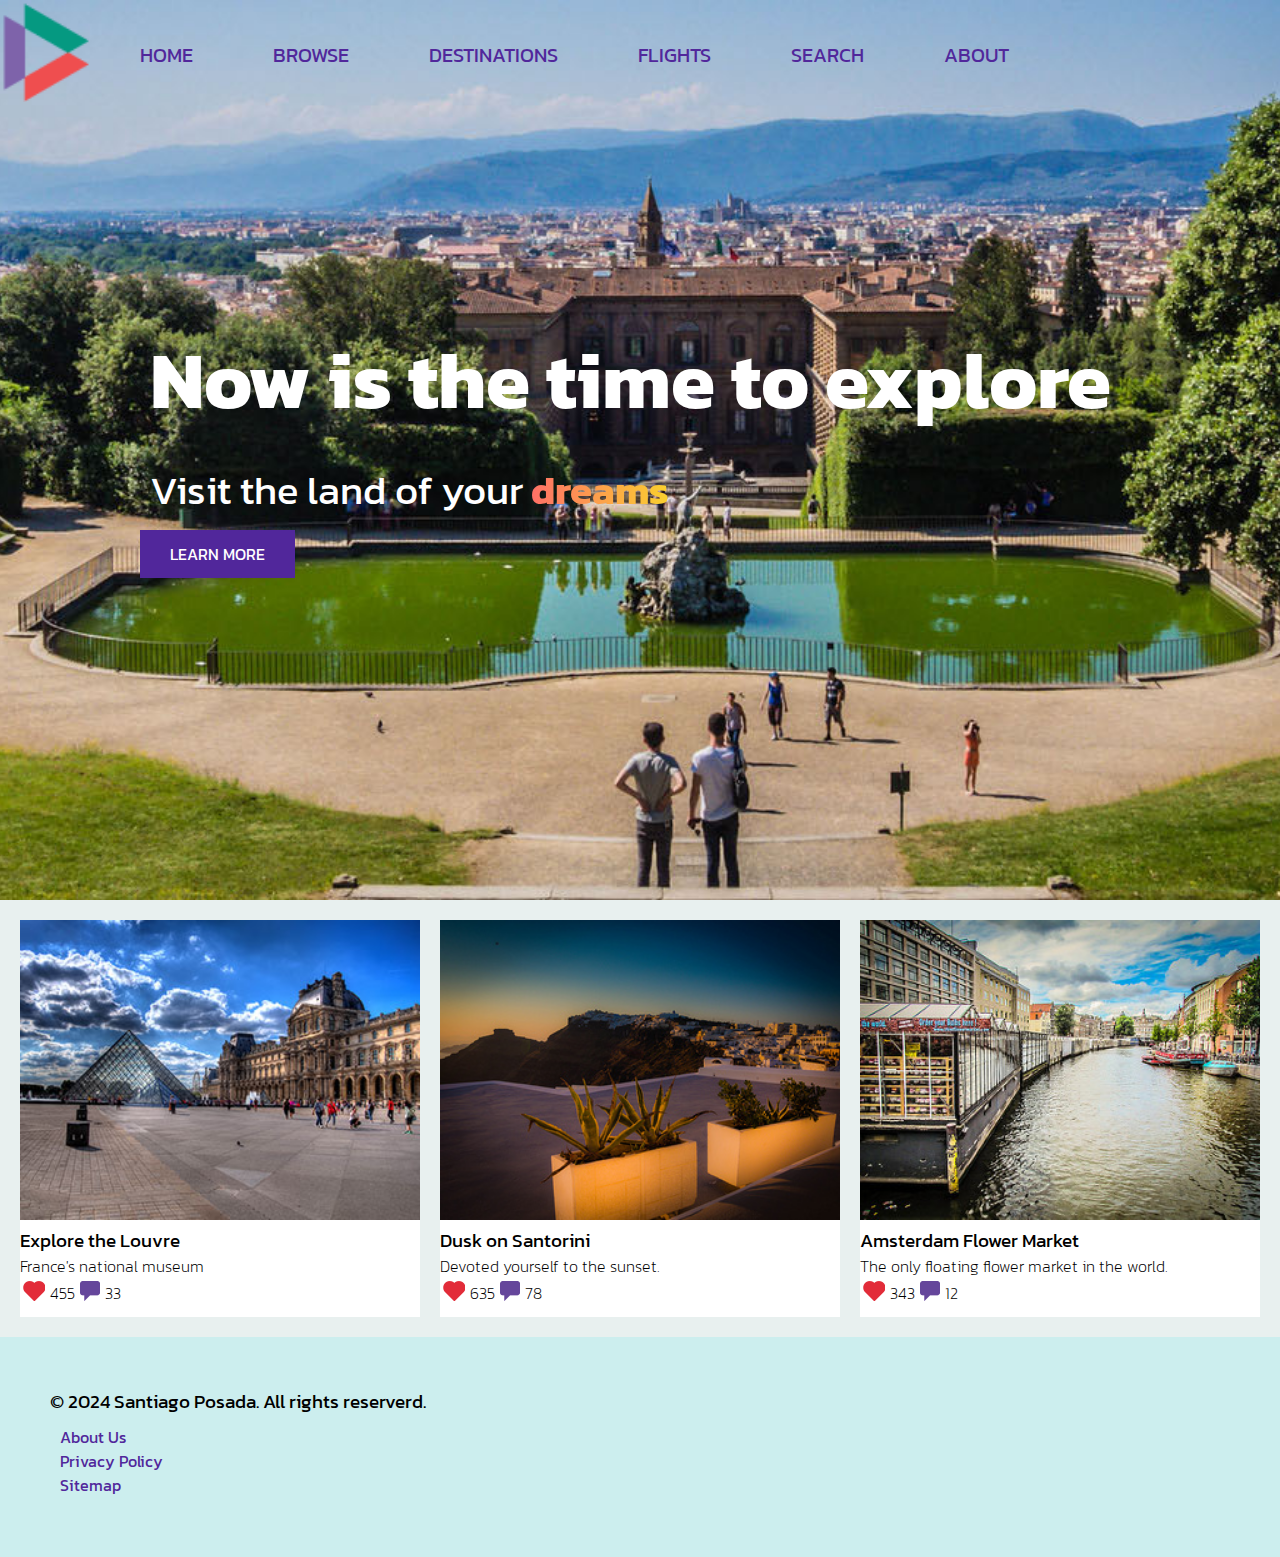
==== index.html @ 0a2610e8 "Assignment1" ====
<!DOCTYPE html>
<html>
  <head>
    <title>Assignment 1</title>
    <link rel="stylesheet" href="css/index.css" />
  </head>
  <body>
    <main>
      <nav class="navbar">
        <ul>
          <li><img id="logo" src="images/logo.png" alt=""></a></li>
          <li><a href="index.html">HOME</a></li>
          <li><a href="#">BROWSE</a></li>
          <li><a href="#">DESTINATIONS</a></li>
          <li><a href="#">FLIGHTS</a></li>
          <li><a href="#">SEARCH</a></li>
          <li><a href="#">ABOUT</a></li>
        </ul>
      </nav>
      <div class="title">
        <h1>Now is the time to explore</h1>
        <h2>Visit the land of your<p id="dreams"> dreams</p></h2>
        <button>LEARN MORE</button>
      </div>
    </main>
    <section>
        <ul class="cards">
            <li>
              <img src="images/1-small.jpg" alt="louvre">
              <h3>Explore the Louvre</h3>
              <p>France's national museum</p>
              <div class="icons">
                <img src="images/heart.png" alt="heart-icon"><p>455</p>
                <img src="images/comment.png" alt="comment-icon"><p>33</p>
              </div>
            </li>
            <li>
              <img src="images/2-small.jpg" alt="">
              <h3>Dusk on Santorini</h3>
              <p>Devoted yourself to the sunset.</p>
              <div class="icons">
                <img src="images/heart.png" alt="heart-icon"><p>635</p>
                <img src="images/comment.png" alt="comment-icon"><p>78</p>
              </div>
            </li>
            <li>
              <img src="images/3-small.jpg" alt="">
              <h3>Amsterdam Flower Market</h3>
              <p>The only floating flower market in the world.</p>
              <div class="icons">
                <img src="images/heart.png" alt="heart-icon"><p>343</p>
                <img src="images/comment.png" alt="comment-icon"><p>12</p>
              </div>
            </li>
        </ul>
    </section>
    <footer>
      <h3>&copy; 2024 Santiago Posada. All rights reserverd.</h3>
      <ul>
        <li><a href="#">About Us</a></li>
        <li><a href="#">Privacy Policy</a></li>
        <li><a href="#">Sitemap</a></li>
      </ul>
    </footer>
  </body>
</html>
---- css/index.css ----
@import url('https://fonts.googleapis.com/css2?family=Kanit:ital,wght@0,100;0,200;0,300;0,400;0,500;0,600;0,700;0,800;0,900;1,100;1,200;1,300;1,400;1,500;1,600;1,700;1,800;1,900&display=swap');

* {
    font-family: 'Kanit', sans-serif;
    margin: 0;
    padding: 0;
}

main {
    background-image: url(../images/florence.jpg);
    background-size: cover;
    background-position: center;
    background-repeat: no-repeat;
    min-height: 100vh;
}

h1 {
    padding: 10px;
    font-size: 5rem;
}

h2 {
    padding: 10px;
    font-size: 2.5rem;
    font-weight: 400;
}

h3 {
    font-weight: 400;
}

p {
    font-weight: 200;
}

/* points for creativity? haha */
#dreams {
    display: inline;
    font-weight: bold;
    background: linear-gradient(90deg, #FF6B6B , #FAD02E , #56CCF2 , #9B51E0);
    background-size: 300%;
    background-clip: text;
    color: transparent;
    animation: gradientAnimation 5s ease infinite;
  }
  
@keyframes gradientAnimation {
    0% {
        background-position: 0% 50%;
    }
    50% {
        background-position: 100% 50%;
    }
    100% {
        background-position: 0% 50%;
    }
}

#dreams:hover {
    animation: gradientAnimation 1s ease infinite;
}

nav {
    display: flex;
}

nav ul{
    list-style: none;
    display: flex;
}

nav ul li {
    padding: 40px;
    font-size: 20px;
}

nav ul li a:hover {
    color: #5e1bd3;
}

a {
    text-decoration: none;
    color: #51279B;
    cursor: pointer;
}

#logo {
    margin: -40px;
    height: 100px;
}

.title {
    margin: 200px 140px;
    color: white;
}

button {
    background-color: #51279B;
    color: white;
    border: none;
    padding: 12px 30px;
    font-size: 16px;
    cursor: pointer;
}

button:hover {
    background-color: #8662C7;
}

section {
    background-color: rgb(232, 240, 239);
}

section ul {
    padding: 20px;
    list-style: none;
    display: flex;
    flex-wrap: wrap;
    gap: 10px;
    justify-content: space-between;
}

section ul li {
    padding-bottom: 10px;
    background-color: white;
}

section ul li img {
    height: 400px;
}

.cards {
    display: flex;
}

.cards li {
    max-width: 533.307px;
}

.icons {
    display: flex;
}

.icons img {
    height: 20px;
    padding: 2.5px;
}

.icons p {
    display: inline;
    padding: 2.5px;
}

footer {
    background-color: rgb(204, 238, 238);
    padding: 50px;
}

footer ul {
    list-style: none;
    padding: 10px;
}

/* xlarge devices */
@media (max-width: 1660px) {
    section ul li img {
        height: 350px;
    }
}

/* large devices */
@media (max-width: 1460px) {
    section ul li img {
        height: 300px;
    }
}

/* medium devices */
@media (max-width: 1260px) {
    .cards {
        flex-direction: column;
        align-items: center;
    }
    
    section ul li img {
        height: 400px;
    }
}

/* small devices */
@media (max-width: 770px) {
    .cards {
        flex-direction: column;
        align-items: center;
    }
}
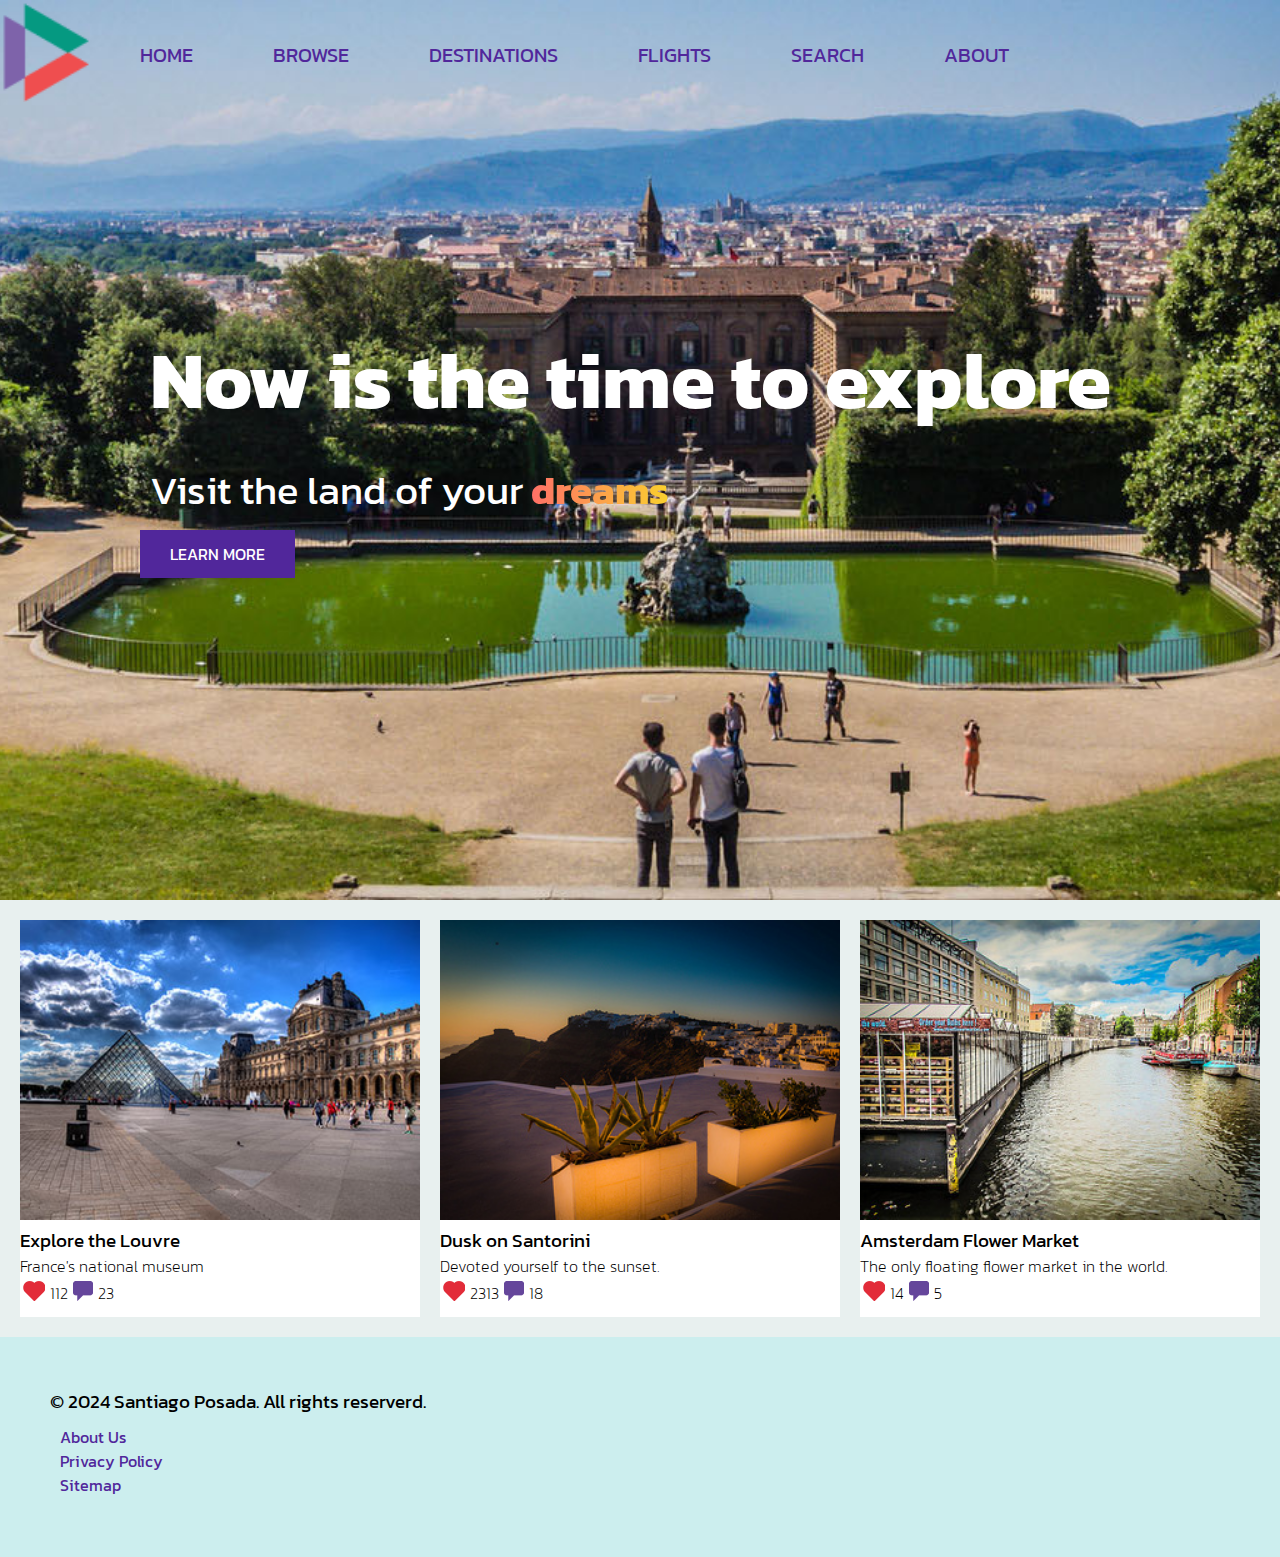
==== commit 70951149: "descriptions" ====
--- a/index.html
+++ b/index.html
@@ -25,33 +25,33 @@
     </main>
     <section>
         <ul class="cards">
-            <li>
+            <li><a href="louvre.html">
               <img src="images/1-small.jpg" alt="louvre">
               <h3>Explore the Louvre</h3>
               <p>France's national museum</p>
               <div class="icons">
-                <img src="images/heart.png" alt="heart-icon"><p>455</p>
-                <img src="images/comment.png" alt="comment-icon"><p>33</p>
+                <img src="images/heart.png" alt="heart-icon"><p>112</p>
+                <img src="images/comment.png" alt="comment-icon"><p>23</p>
               </div>
-            </li>
-            <li>
+            </li></a>
+            <li><a href="santorini.html">
               <img src="images/2-small.jpg" alt="">
               <h3>Dusk on Santorini</h3>
               <p>Devoted yourself to the sunset.</p>
               <div class="icons">
-                <img src="images/heart.png" alt="heart-icon"><p>635</p>
-                <img src="images/comment.png" alt="comment-icon"><p>78</p>
+                <img src="images/heart.png" alt="heart-icon"><p>2313</p>
+                <img src="images/comment.png" alt="comment-icon"><p>18</p>
               </div>
-            </li>
-            <li>
+            </li></a>
+            <li><a href="amsterdam.html">
               <img src="images/3-small.jpg" alt="">
               <h3>Amsterdam Flower Market</h3>
               <p>The only floating flower market in the world.</p>
               <div class="icons">
-                <img src="images/heart.png" alt="heart-icon"><p>343</p>
-                <img src="images/comment.png" alt="comment-icon"><p>12</p>
+                <img src="images/heart.png" alt="heart-icon"><p>14</p>
+                <img src="images/comment.png" alt="comment-icon"><p>5</p>
               </div>
-            </li>
+            </li></a>
         </ul>
     </section>
     <footer>
--- a/css/index.css
+++ b/css/index.css
@@ -12,6 +12,7 @@
     background-position: center;
     background-repeat: no-repeat;
     min-height: 100vh;
+    overflow: auto;
 }
 
 h1 {
@@ -124,6 +125,10 @@
     padding-bottom: 10px;
     background-color: white;
 }
+section ul li a {
+    text-decoration: none;
+    color: black;
+}
 
 section ul li img {
     height: 400px;
@@ -185,6 +190,10 @@
     section ul li img {
         height: 400px;
     }
+
+    nav ul li {
+        font-size: 15px;
+    }
 }
 
 /* small devices */
